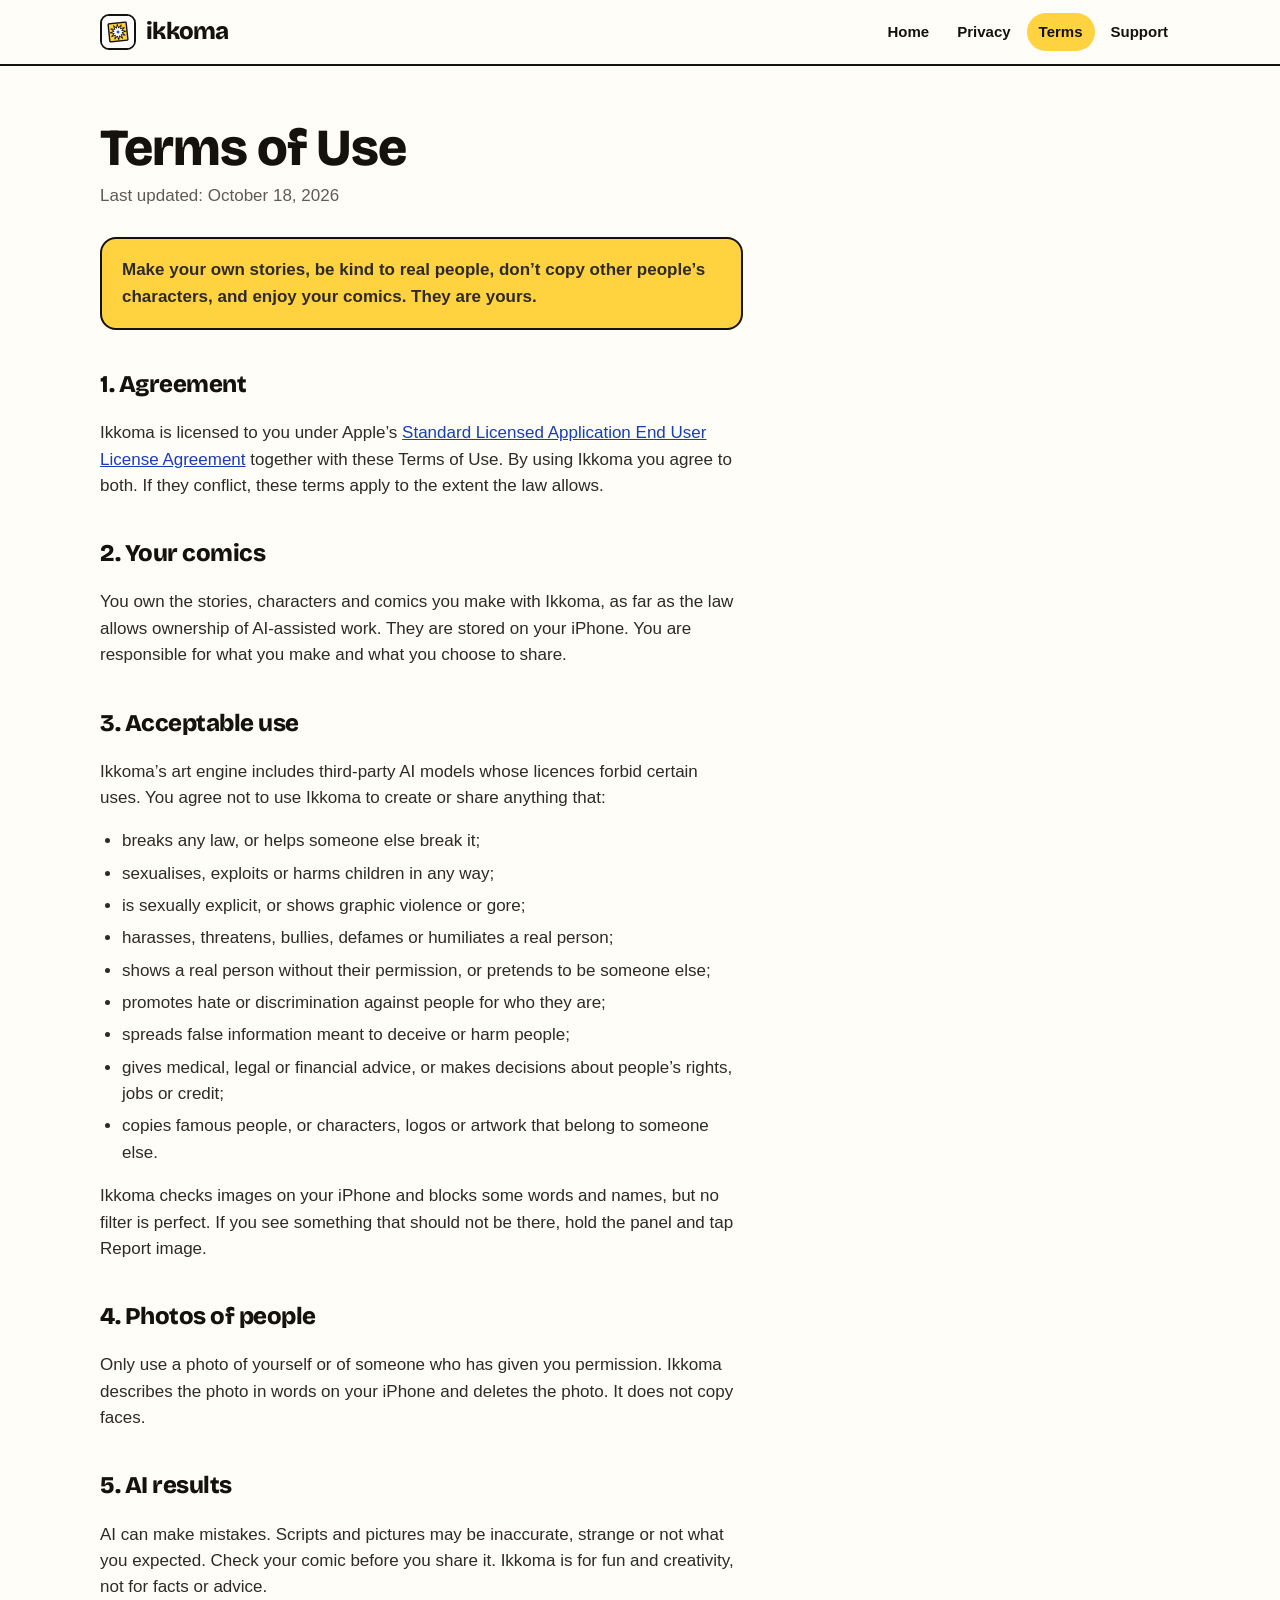
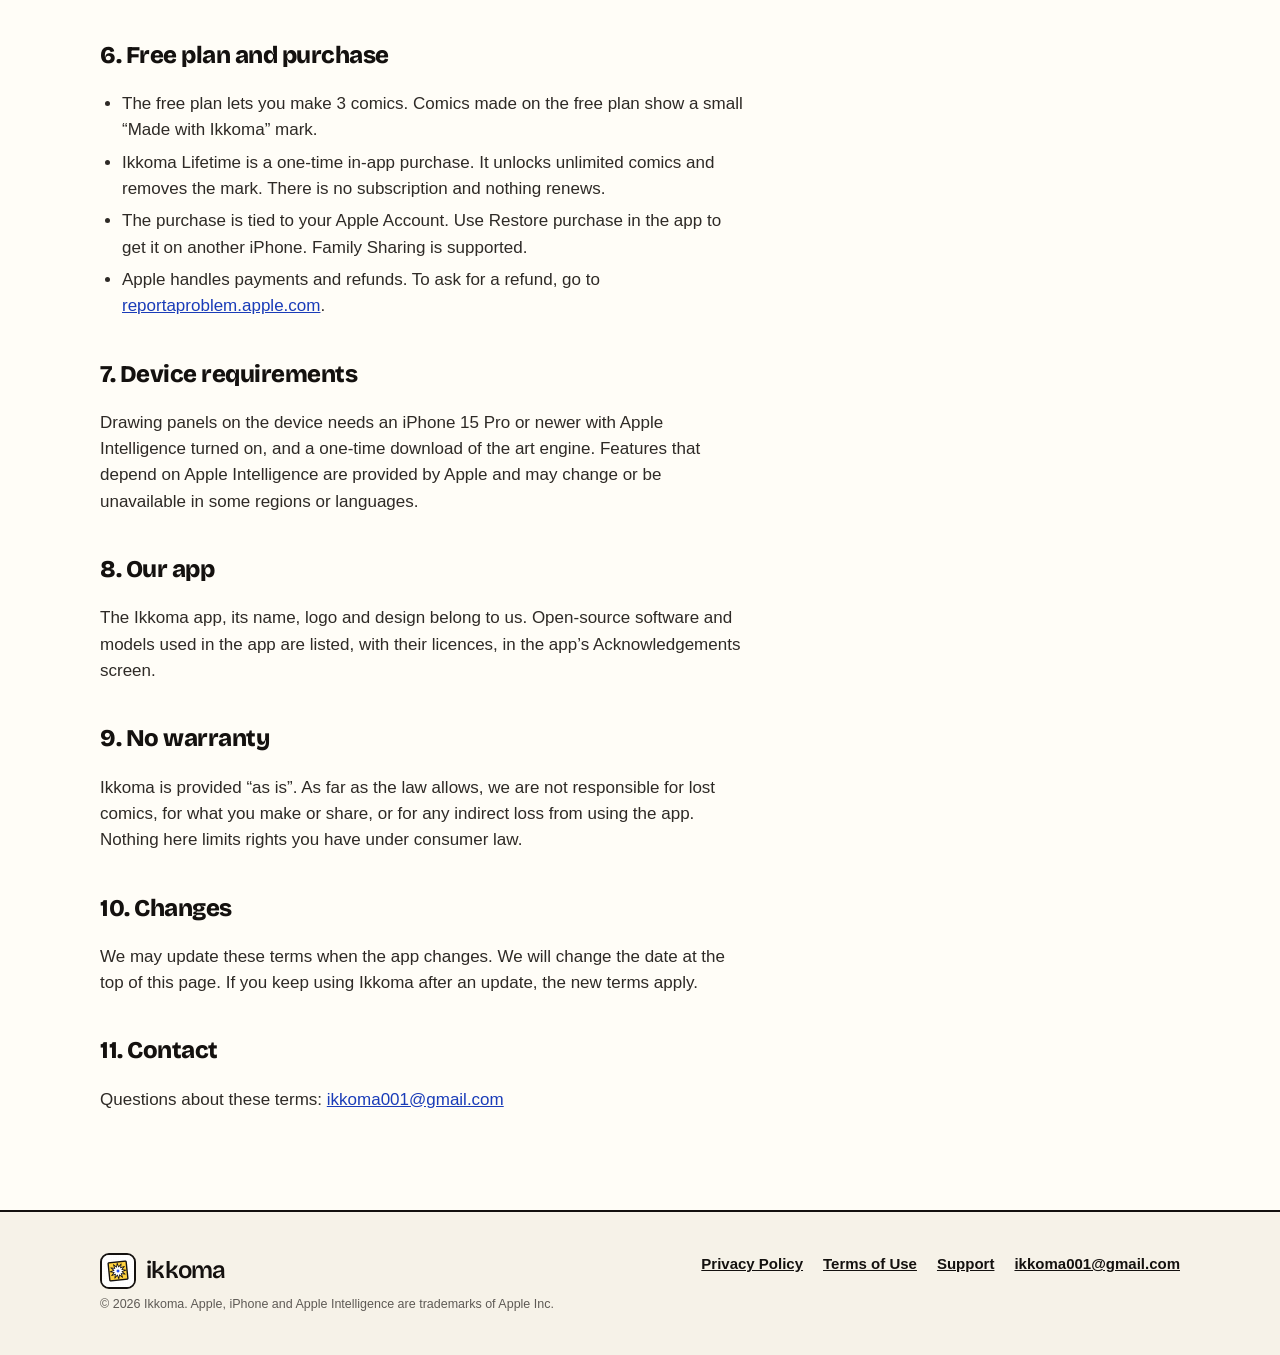
==== docs/terms.html @ 83c312ec "Add Ikkoma website: home, privacy, terms and support pages" ====
<!doctype html>
<html lang="en">
<head>
<meta charset="utf-8">
<meta name="viewport" content="width=device-width, initial-scale=1, viewport-fit=cover">
<title>Ikkoma Terms of Use</title>
<meta name="description" content="The terms for using Ikkoma, the AI comic maker for iPhone.">
<link rel="icon" type="image/png" href="favicon.png">
<link rel="apple-touch-icon" href="apple-touch-icon.png">
<link rel="preconnect" href="https://fonts.googleapis.com">
<link rel="preconnect" href="https://fonts.gstatic.com" crossorigin>
<link href="https://fonts.googleapis.com/css2?family=Bricolage+Grotesque:opsz,wght@12..96,700;12..96,800&display=swap" rel="stylesheet">
<link rel="stylesheet" href="styles.css">
</head>
<body>

<header class="site-header">
  <div class="wrap">
    <a class="brand" href="./"><img src="images/icon-512.png" alt="">ikkoma</a>
    <nav class="nav" aria-label="Main">
      <a class="hide-sm" href="./">Home</a>
      <a href="privacy.html">Privacy</a>
      <a href="terms.html" aria-current="page">Terms</a>
      <a href="support.html">Support</a>
    </nav>
  </div>
</header>

<main class="doc">
  <div class="wrap">
    <article>
      <h1>Terms of Use</h1>
      <p class="updated">Last updated: October 18, 2026</p>

      <p class="summary">Make your own stories, be kind to real people, don’t copy other people’s characters, and enjoy your comics. They are yours.</p>

      <h2>1. Agreement</h2>
      <p>Ikkoma is licensed to you under Apple’s <a href="https://www.apple.com/legal/internet-services/itunes/dev/stdeula/">Standard Licensed Application End User License Agreement</a> together with these Terms of Use. By using Ikkoma you agree to both. If they conflict, these terms apply to the extent the law allows.</p>

      <h2>2. Your comics</h2>
      <p>You own the stories, characters and comics you make with Ikkoma, as far as the law allows ownership of AI-assisted work. They are stored on your iPhone. You are responsible for what you make and what you choose to share.</p>

      <h2>3. Acceptable use</h2>
      <p>Ikkoma’s art engine includes third-party AI models whose licences forbid certain uses. You agree not to use Ikkoma to create or share anything that:</p>
      <ul>
        <li>breaks any law, or helps someone else break it;</li>
        <li>sexualises, exploits or harms children in any way;</li>
        <li>is sexually explicit, or shows graphic violence or gore;</li>
        <li>harasses, threatens, bullies, defames or humiliates a real person;</li>
        <li>shows a real person without their permission, or pretends to be someone else;</li>
        <li>promotes hate or discrimination against people for who they are;</li>
        <li>spreads false information meant to deceive or harm people;</li>
        <li>gives medical, legal or financial advice, or makes decisions about people’s rights, jobs or credit;</li>
        <li>copies famous people, or characters, logos or artwork that belong to someone else.</li>
      </ul>
      <p>Ikkoma checks images on your iPhone and blocks some words and names, but no filter is perfect. If you see something that should not be there, hold the panel and tap Report image.</p>

      <h2>4. Photos of people</h2>
      <p>Only use a photo of yourself or of someone who has given you permission. Ikkoma describes the photo in words on your iPhone and deletes the photo. It does not copy faces.</p>

      <h2>5. AI results</h2>
      <p>AI can make mistakes. Scripts and pictures may be inaccurate, strange or not what you expected. Check your comic before you share it. Ikkoma is for fun and creativity, not for facts or advice.</p>

      <h2>6. Free plan and purchase</h2>
      <ul>
        <li>The free plan lets you make 3 comics. Comics made on the free plan show a small “Made with Ikkoma” mark.</li>
        <li>Ikkoma Lifetime is a one-time in-app purchase. It unlocks unlimited comics and removes the mark. There is no subscription and nothing renews.</li>
        <li>The purchase is tied to your Apple Account. Use Restore purchase in the app to get it on another iPhone. Family Sharing is supported.</li>
        <li>Apple handles payments and refunds. To ask for a refund, go to <a href="https://reportaproblem.apple.com">reportaproblem.apple.com</a>.</li>
      </ul>

      <h2>7. Device requirements</h2>
      <p>Drawing panels on the device needs an iPhone 15 Pro or newer with Apple Intelligence turned on, and a one-time download of the art engine. Features that depend on Apple Intelligence are provided by Apple and may change or be unavailable in some regions or languages.</p>

      <h2>8. Our app</h2>
      <p>The Ikkoma app, its name, logo and design belong to us. Open-source software and models used in the app are listed, with their licences, in the app’s Acknowledgements screen.</p>

      <h2>9. No warranty</h2>
      <p>Ikkoma is provided “as is”. As far as the law allows, we are not responsible for lost comics, for what you make or share, or for any indirect loss from using the app. Nothing here limits rights you have under consumer law.</p>

      <h2>10. Changes</h2>
      <p>We may update these terms when the app changes. We will change the date at the top of this page. If you keep using Ikkoma after an update, the new terms apply.</p>

      <h2>11. Contact</h2>
      <p>Questions about these terms: <a href="mailto:ikkoma001@gmail.com">ikkoma001@gmail.com</a></p>
    </article>
  </div>
</main>

<footer class="site-footer">
  <div class="wrap">
    <div>
      <a class="brand" href="./"><img src="images/icon-512.png" alt="">ikkoma</a>
      <small>© 2026 Ikkoma. Apple, iPhone and Apple Intelligence are trademarks of Apple Inc.</small>
    </div>
    <nav aria-label="Footer">
      <a href="privacy.html">Privacy Policy</a>
      <a href="terms.html">Terms of Use</a>
      <a href="support.html">Support</a>
      <a href="mailto:ikkoma001@gmail.com">ikkoma001@gmail.com</a>
    </nav>
  </div>
</footer>

</body>
</html>
---- docs/styles.css ----
/* Ikkoma site: printed-comic look, one light theme on purpose */
:root {
  --paper: #FFFDF7;
  --paper-2: #F6F2E8;
  --ink: #14110F;
  --muted: #5E5A55;
  --yellow: #FFD23F;
  --blue: #2450E8;
  --blue-ink: #1A3CB8;
  --green: #1F7A44;
  --line: #E4DED2;
  color-scheme: light;
}

* { box-sizing: border-box; }

html { -webkit-text-size-adjust: 100%; }

body {
  margin: 0;
  background: var(--paper);
  color: var(--ink);
  font: 17px/1.55 -apple-system, BlinkMacSystemFont, "SF Pro Text", "Helvetica Neue", Arial, sans-serif;
}

img { max-width: 100%; display: block; }

a { color: var(--blue-ink); }
a:hover { color: var(--blue); }

h1, h2, h3 {
  font-family: "Bricolage Grotesque", -apple-system, BlinkMacSystemFont, "Helvetica Neue", sans-serif;
  font-weight: 800;
  letter-spacing: -0.02em;
  text-wrap: balance;
  margin: 0;
}

.wrap {
  max-width: 1120px;
  margin: 0 auto;
  padding-left: max(20px, env(safe-area-inset-left, 0px));
  padding-right: max(20px, env(safe-area-inset-right, 0px));
}

.halftone {
  background-color: var(--paper);
  background-image: radial-gradient(rgba(20, 17, 15, .10) 1.2px, transparent 1.6px);
  background-size: 9px 9px;
}

/* Header */
.site-header {
  position: sticky;
  top: 0;
  z-index: 10;
  background: rgba(255, 253, 247, .86);
  backdrop-filter: blur(16px) saturate(170%);
  -webkit-backdrop-filter: blur(16px) saturate(170%);
  border-bottom: 2px solid var(--ink);
}
.site-header .wrap {
  display: flex;
  align-items: center;
  justify-content: space-between;
  gap: 16px;
  min-height: 64px;
}
.brand {
  display: flex;
  align-items: center;
  gap: 10px;
  color: var(--ink);
  text-decoration: none;
  font-family: "Bricolage Grotesque", sans-serif;
  font-weight: 800;
  font-size: 24px;
  letter-spacing: -0.03em;
}
.brand img { width: 36px; height: 36px; border-radius: 9px; border: 2px solid var(--ink); }
.nav { display: flex; flex-wrap: wrap; gap: 4px; }
.nav a {
  display: inline-flex;
  align-items: center;
  height: 38px;
  padding: 0 12px;
  border-radius: 19px;
  color: var(--ink);
  text-decoration: none;
  font-size: 15px;
  font-weight: 600;
}
.nav a:hover, .nav a[aria-current="page"] { background: var(--yellow); color: var(--ink); }

/* Buttons */
.btn {
  display: inline-flex;
  align-items: center;
  justify-content: center;
  gap: 8px;
  height: 52px;
  padding: 0 22px;
  border-radius: 26px;
  border: 2.5px solid var(--ink);
  font-weight: 700;
  font-size: 16px;
  text-decoration: none;
  transition: transform 120ms ease-out, box-shadow 120ms ease-out;
}
.btn:active { transform: translate(2px, 2px); box-shadow: none !important; }
.btn-primary { background: var(--ink); color: #FFFFFF; box-shadow: 4px 4px 0 var(--yellow); }
.btn-primary:hover { color: #FFFFFF; }
.btn-secondary { background: #FFFFFF; color: var(--ink); box-shadow: 4px 4px 0 var(--ink); }
.btn-secondary:hover { color: var(--ink); }

/* Hero */
.hero { border-bottom: 2px solid var(--ink); }
.hero .wrap {
  display: grid;
  grid-template-columns: minmax(0, 1fr) minmax(0, 1fr);
  gap: 48px;
  align-items: center;
  padding-block: 64px 72px;
}
.eyebrow {
  display: inline-block;
  padding: 4px 12px;
  border: 2px solid var(--ink);
  border-radius: 999px;
  background: var(--yellow);
  font-size: 13px;
  font-weight: 800;
  letter-spacing: 0.06em;
  text-transform: uppercase;
}
.hero h1 { font-size: clamp(42px, 6vw, 72px); line-height: 0.98; margin: 18px 0 18px; }
.hero p.lead { font-size: 19px; max-width: 34ch; color: #2E2A26; margin: 0 0 28px; }
.cta { display: flex; flex-wrap: wrap; gap: 14px; }
.note { margin-top: 16px; font-size: 14px; color: var(--muted); }

/* The one-line prompt and the comic page */
.demo { display: flex; flex-direction: column; gap: 14px; }
.prompt {
  display: flex;
  gap: 10px;
  align-items: flex-start;
  padding: 14px 16px;
  background: #FFFFFF;
  border: 2.5px solid var(--ink);
  border-radius: 16px;
  font-size: 16px;
  line-height: 1.4;
}
.prompt b { flex-shrink: 0; font-size: 12px; letter-spacing: 0.06em; text-transform: uppercase; padding-top: 2px; color: var(--muted); }
.page {
  display: grid;
  grid-template-columns: repeat(2, minmax(0, 1fr));
  gap: 10px;
  padding: 10px;
  background: #FFFFFF;
  border: 3px solid var(--ink);
  border-radius: 6px;
  box-shadow: 8px 8px 0 var(--ink);
  transform: rotate(-1.2deg);
}
.panel {
  position: relative;
  margin: 0;
  border: 3px solid var(--ink);
  overflow: hidden;
  aspect-ratio: 1 / 1;
  max-width: 100%;
  background: var(--paper-2);
}
.panel img { width: 100%; height: 100%; object-fit: cover; }
.bubble {
  position: absolute;
  max-width: 78%;
  padding: 6px 10px;
  background: #FFFFFF;
  border: 2.5px solid var(--ink);
  border-radius: 16px;
  font-family: "Comic Neue", "Bricolage Grotesque", sans-serif;
  font-weight: 700;
  font-size: 14px;
  line-height: 1.2;
}
.bubble.tl { top: 8px; left: 8px; }
.bubble.tr { top: 8px; right: 8px; }
.bubble.caption { border-radius: 0; background: var(--yellow); }

/* Sections */
section { padding-block: 80px; }
.section-head { max-width: 640px; margin-bottom: 40px; }
.section-head h2 { font-size: clamp(32px, 4.5vw, 48px); line-height: 1.04; margin-bottom: 12px; }
.section-head p { margin: 0; color: var(--muted); font-size: 18px; }

.steps { display: grid; grid-template-columns: repeat(3, minmax(0, 1fr)); gap: 20px; counter-reset: step; }
.step {
  padding: 24px;
  background: #FFFFFF;
  border: 2.5px solid var(--ink);
  border-radius: 18px;
}
.step .num {
  display: inline-flex;
  align-items: center;
  justify-content: center;
  width: 40px;
  height: 40px;
  border-radius: 20px;
  background: var(--yellow);
  border: 2.5px solid var(--ink);
  font-weight: 800;
  margin-bottom: 14px;
}
.step h3 { font-size: 22px; margin-bottom: 8px; }
.step p { margin: 0; color: #2E2A26; }

.features { display: grid; grid-template-columns: repeat(3, minmax(0, 1fr)); gap: 28px 32px; }
.feature h3 { font-size: 20px; margin-bottom: 6px; display: flex; gap: 10px; align-items: baseline; }
.feature h3::before { content: ""; flex-shrink: 0; width: 12px; height: 12px; background: var(--blue); border: 2px solid var(--ink); transform: rotate(45deg) translateY(-2px); }
.feature p { margin: 0; color: #2E2A26; }

.styles { display: grid; grid-template-columns: repeat(3, minmax(0, 1fr)); gap: 16px; }
.style { margin: 0; }
.style img { aspect-ratio: 1 / 1; object-fit: cover; width: 100%; border: 3px solid var(--ink); border-radius: 6px; }
.style figcaption { margin-top: 8px; font-weight: 700; }
.fineprint { margin-top: 18px; font-size: 14px; color: var(--muted); }

.band { background: var(--ink); color: #FFFFFF; }
.band .section-head p { color: rgba(255, 255, 255, .72); }
.band ul { list-style: none; padding: 0; margin: 0; display: grid; grid-template-columns: repeat(2, minmax(0, 1fr)); gap: 16px 32px; }
.band li { display: flex; gap: 12px; align-items: flex-start; }
.band li::before { content: ""; flex-shrink: 0; width: 18px; height: 18px; margin-top: 4px; border-radius: 9px; background: var(--yellow); }
.band a { color: var(--yellow); }

.price {
  display: grid;
  grid-template-columns: minmax(0, 1fr) auto;
  gap: 32px;
  align-items: center;
  padding: 36px;
  background: var(--yellow);
  border: 3px solid var(--ink);
  border-radius: 24px;
  box-shadow: 8px 8px 0 var(--ink);
}
.price h2 { font-size: clamp(30px, 4vw, 44px); line-height: 1.04; margin-bottom: 10px; }
.price p { margin: 0; max-width: 52ch; }

.faq { display: flex; flex-direction: column; gap: 12px; max-width: 760px; }
.faq details { background: #FFFFFF; border: 2px solid var(--ink); border-radius: 14px; padding: 0 18px; }
.faq summary { cursor: pointer; padding: 16px 0; font-weight: 700; list-style-position: outside; }
.faq details p { margin: 0 0 16px; color: #2E2A26; }

/* Footer */
.site-footer { border-top: 2px solid var(--ink); padding-block: 40px; background: var(--paper-2); font-size: 15px; }
.site-footer .wrap { display: flex; flex-wrap: wrap; gap: 24px; justify-content: space-between; align-items: flex-start; }
.site-footer nav { display: flex; flex-wrap: wrap; gap: 8px 20px; }
.site-footer a { color: var(--ink); font-weight: 600; }
.site-footer small { display: block; color: var(--muted); margin-top: 6px; }

/* Legal and support pages */
.doc { padding-block: 56px 80px; }
.doc article { max-width: 68ch; }
.doc h1 { font-size: clamp(36px, 5vw, 52px); line-height: 1.02; margin-bottom: 8px; }
.doc .updated { color: var(--muted); margin: 0 0 28px; }
.doc h2 { font-size: 24px; margin: 36px 0 10px; }
.doc p, .doc li { color: #2E2A26; }
.doc ul { padding-left: 22px; }
.doc li { margin-bottom: 6px; }
.summary {
  padding: 18px 20px;
  background: var(--yellow);
  border: 2.5px solid var(--ink);
  border-radius: 16px;
  font-weight: 600;
}
.contact-card {
  display: flex;
  flex-wrap: wrap;
  gap: 16px;
  align-items: center;
  justify-content: space-between;
  padding: 20px;
  background: #FFFFFF;
  border: 2.5px solid var(--ink);
  border-radius: 16px;
  box-shadow: 5px 5px 0 var(--ink);
  margin: 8px 0 32px;
}
.contact-card .email { font-size: 20px; font-weight: 800; user-select: all; overflow-wrap: anywhere; }

@media (max-width: 860px) {
  .hero .wrap { grid-template-columns: minmax(0, 1fr); gap: 40px; padding-block: 40px 56px; }
  .steps, .features { grid-template-columns: minmax(0, 1fr); }
  .styles { grid-template-columns: repeat(2, minmax(0, 1fr)); }
  .band ul { grid-template-columns: minmax(0, 1fr); }
  .price { grid-template-columns: minmax(0, 1fr); padding: 26px; }
  section { padding-block: 56px; }
}
@media (max-width: 560px) {
  .brand { font-size: 21px; }
  .brand img { width: 32px; height: 32px; }
  .nav { flex-wrap: nowrap; gap: 0; }
  .nav a { padding: 0 9px; font-size: 14px; }
  .nav .hide-sm { display: none; }
  .bubble { font-size: 12px; padding: 4px 8px; }
}
@media (prefers-reduced-motion: reduce) {
  .btn { transition: none; }
  .page { transform: none; }
}
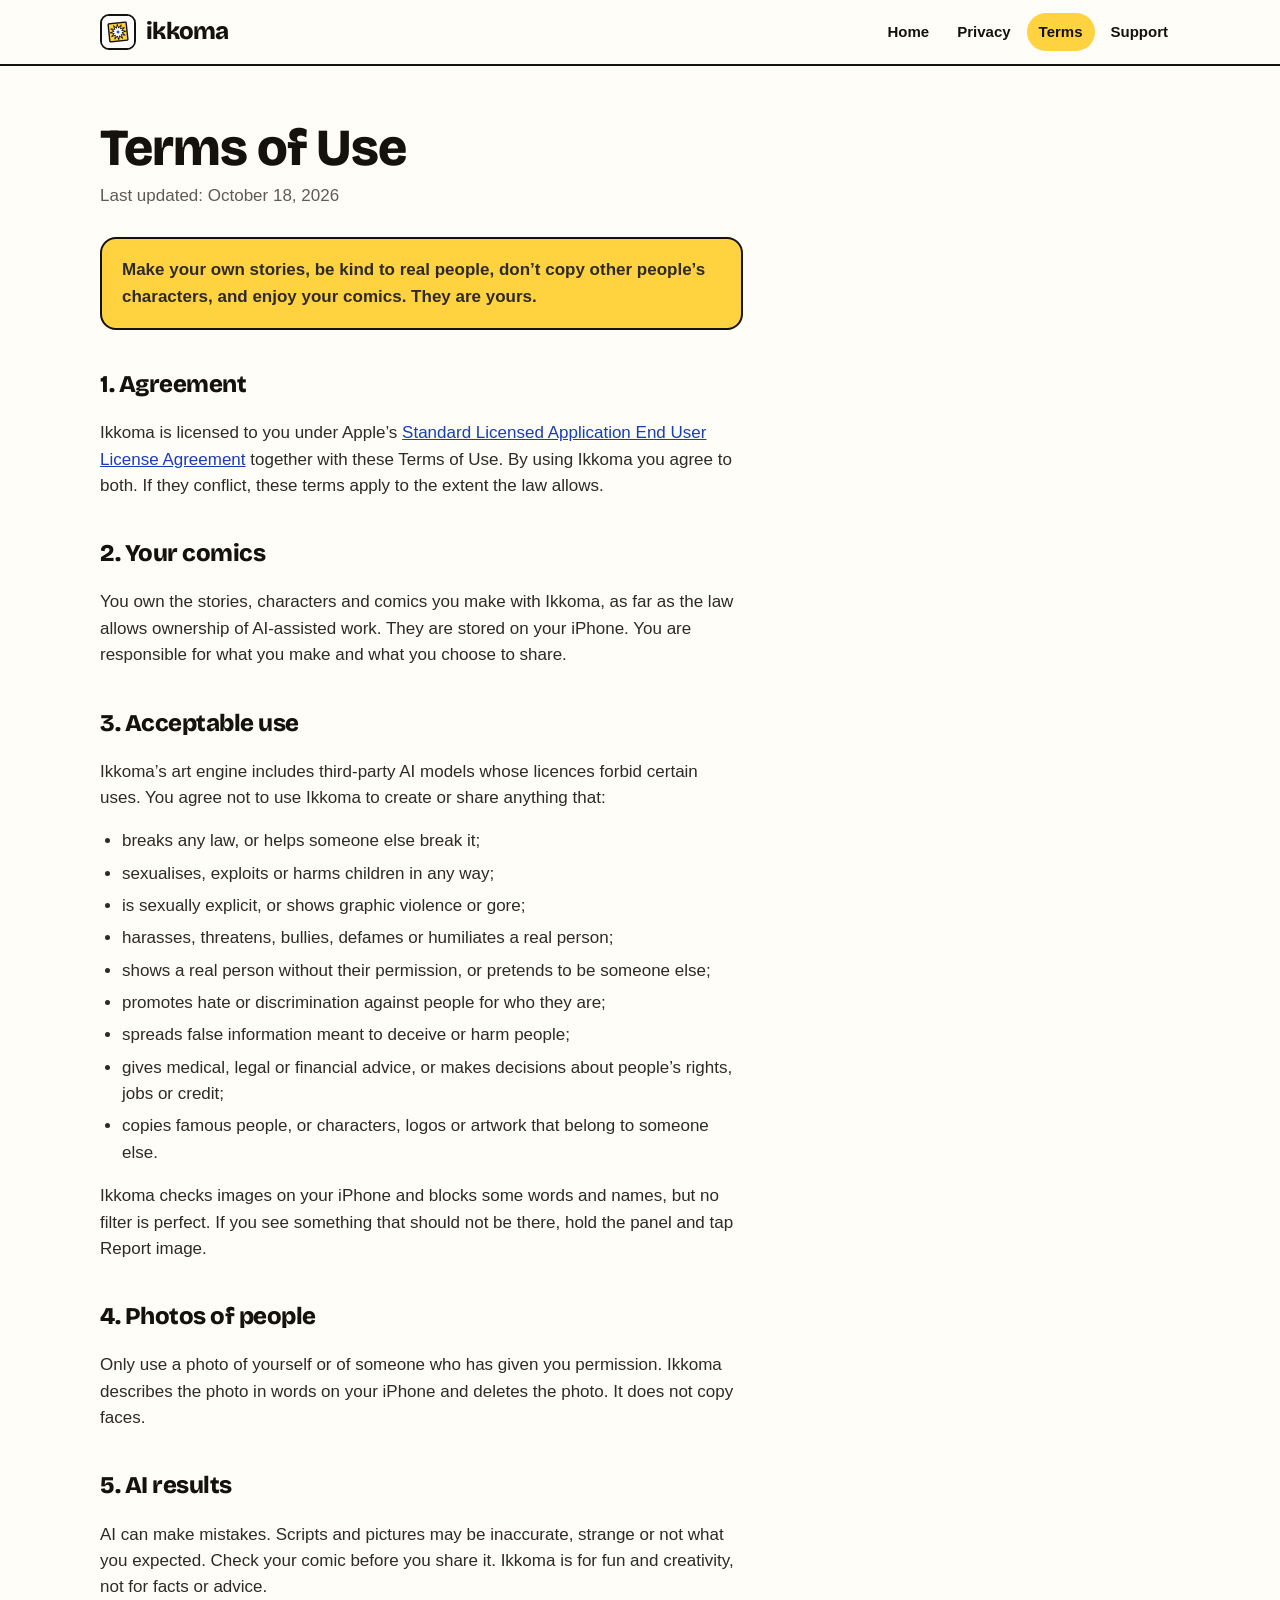
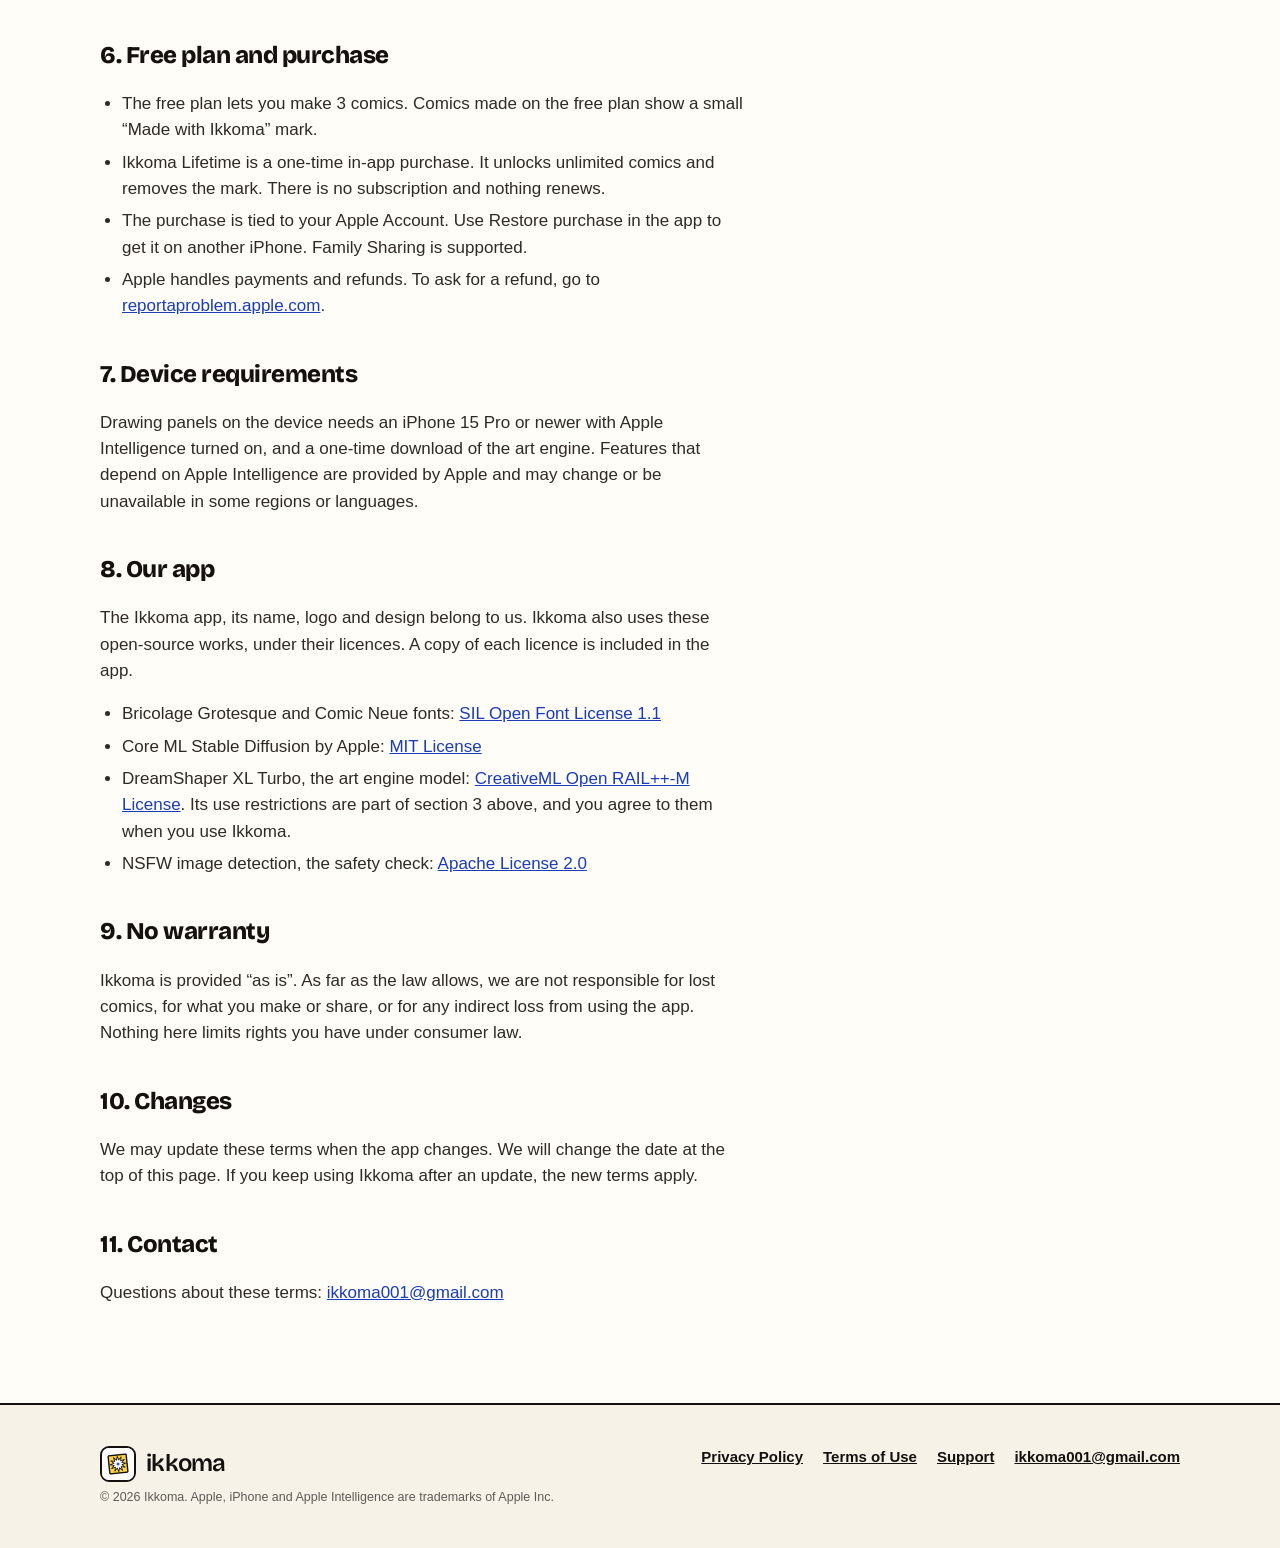
==== commit be115aaf: "Terms: list open-source works and their licences (section 8)" ====
--- a/docs/terms.html
+++ b/docs/terms.html
@@ -73,7 +73,13 @@
       <p>Drawing panels on the device needs an iPhone 15 Pro or newer with Apple Intelligence turned on, and a one-time download of the art engine. Features that depend on Apple Intelligence are provided by Apple and may change or be unavailable in some regions or languages.</p>
 
       <h2>8. Our app</h2>
-      <p>The Ikkoma app, its name, logo and design belong to us. Open-source software and models used in the app are listed, with their licences, in the app’s Acknowledgements screen.</p>
+      <p>The Ikkoma app, its name, logo and design belong to us. Ikkoma also uses these open-source works, under their licences. A copy of each licence is included in the app.</p>
+      <ul>
+        <li>Bricolage Grotesque and Comic Neue fonts: <a href="https://openfontlicense.org">SIL Open Font License 1.1</a></li>
+        <li>Core ML Stable Diffusion by Apple: <a href="https://github.com/apple/ml-stable-diffusion/blob/main/LICENSE.md">MIT License</a></li>
+        <li>DreamShaper XL Turbo, the art engine model: <a href="https://huggingface.co/stabilityai/stable-diffusion-xl-base-1.0/blob/main/LICENSE.md">CreativeML Open RAIL++-M License</a>. Its use restrictions are part of section 3 above, and you agree to them when you use Ikkoma.</li>
+        <li>NSFW image detection, the safety check: <a href="https://www.apache.org/licenses/LICENSE-2.0">Apache License 2.0</a></li>
+      </ul>
 
       <h2>9. No warranty</h2>
       <p>Ikkoma is provided “as is”. As far as the law allows, we are not responsible for lost comics, for what you make or share, or for any indirect loss from using the app. Nothing here limits rights you have under consumer law.</p>
